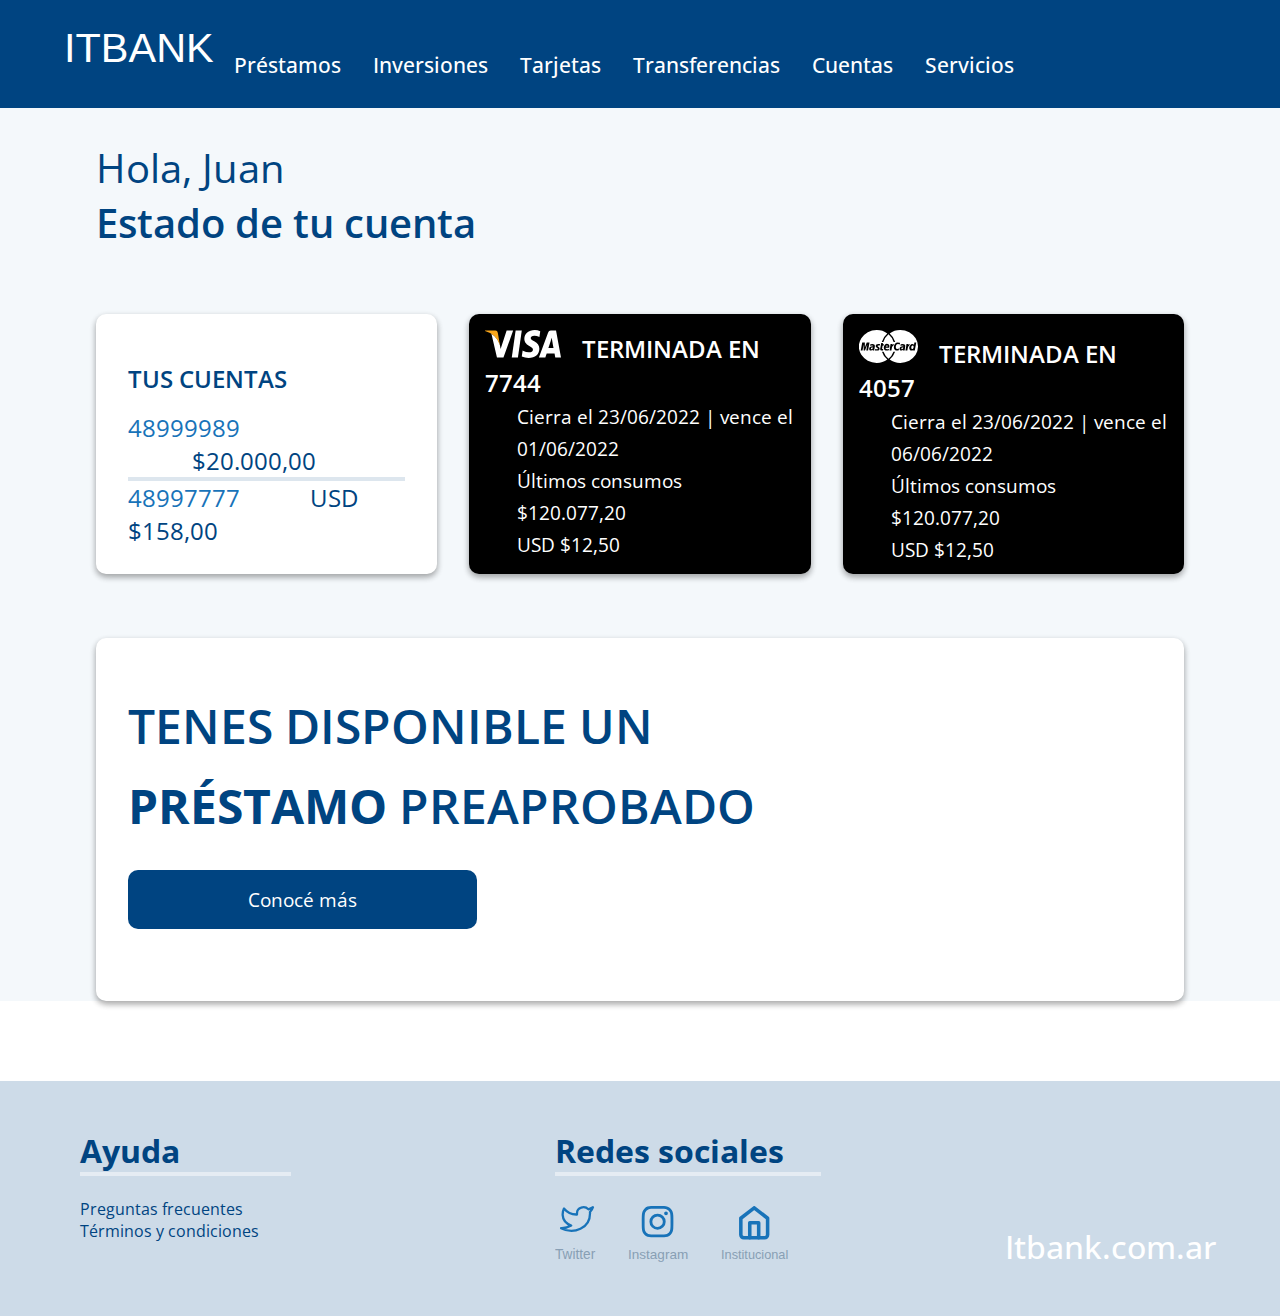
==== index.html @ b2596727 "verifico imagenes para git pages" ====
<!DOCTYPE html>
<html lang="en">

<head>
    <meta charset="UTF-8">
    <meta http-equiv="X-UA-Compatible" content="IE=edge">
    <meta name="viewport" content="width=device-width, initial-scale=1.0">

    <link rel="stylesheet" href="styles-index.css">
    <style>
        @import url("https://fonts.googleapis.com/css2?family=Open+Sans:wght@300;400;500;600;700;800&display=swap");
    </style>
     <link rel="shortcut icon" href="./images/LOGO-SMALL-BLUE-BACKGROUND.svg">
    <title>ITBANK</title>
</head>

<body>
    <!-- Header -->
    <header class="header">
        <div class="container">
            <nav class="nav">
                <div class="nav-logo">
                    <a href="index.html" title="logo"><img src="./images/logo-blanco-header.svg" class="nav-logo"
                            alt=""></a>
                </div>
                <div class="nav-menu">
                    <ul class="nav-menu__item">
                        <li><a href="#" class="nav-menu__link">Préstamos</a></li>
                        <li><a href="#" class="nav-menu__link">Inversiones</a></li>
                        <li><a href="#" class="nav-menu__link">Tarjetas</a></li>
                        <li><a href="#" class="nav-menu__link">Transferencias</a></li>
                        <li><a href="#" class="nav-menu__link">Cuentas</a></li>
                        <li><a href="#" class="nav-menu__link">Servicios</a></li>
                    </ul>
                </div>
            </nav>
        </div>
    </header>
    <!-- Main -->
    <main class="main">
        <p class="main-text">Hola, Juan</p>
        <p class="sub-main-text">Estado de tu cuenta</p>
        <section class="products">
            <div class="container">
                <div class="card-1">
                    <div class="card-text">
                        <h2 class="card-text__title">Tus cuentas</h2>
                        <span class="card-text__subs"> 48999989</span>

                        <span class="card-text__subs1"> $20.000,00</span>
                        <br />
                        <hr style="border-color: #DDE6EE;
                        border-style: solid;
            background-color: #DDE6EE;
            border-width: 2px;">
        
        
                        <span class="card-text__subs"> 48997777</span>

                        <span class="card-text__subs1"> USD $158,00</span>
                    </div>
                </div>
                <div class="card card-2">
                    <div class="card-text">
                        <img class="card-image" src="/images/visa-logo.svg" alt="Images" /> <span
                            class="card-text__title">Terminada en 7744</span>
                        <p class="card-text__subs">
                            Cierra el 23/06/2022 | vence el 01/06/2022
                        </p>
                        <p class="card-text__subs">Últimos consumos</p>
                        <p class="card-text__subs">$120.077,20</p>
                        <p class="card-text__subs">USD $12,50</p>
                    </div>
                </div>
                <div class="card card-3">
                    <div class="card-text">
                        <img class="card-image" src="/images/mastercard-logo.svg" alt="Images" />
                        <span class="card-text__title">Terminada en 4057</span>
                        <p class="card-text__subs">
                            Cierra el 23/06/2022 | vence el 06/06/2022
                        </p>
                        <p class="card-text__subs">Últimos consumos</p>
                        <p class="card-text__subs">$120.077,20</p>
                        <p class="card-text__subs">USD $12,50</p>
                    </div>
                </div>
            </div>
            <div class="card-4">
                <div class="card-text4">
                    <p>Tenes disponible un</p>
                    <span class="span4">préstamo</span>
                    <span>preaprobado</span>
                </div>
                <div>
                    <input class="card-submit" type="submit" value="Conocé más">
                </div>
            </div>
        </section>
    </main>
    <!-- FOOTER -->
    <footer class="footer">
        <div class="container">
            <div class="footer-menu">
                <p>Ayuda</p>
                <hr style="border-color: #E5ECF3;
                border-style: solid;
    background-color: #E5ECF3;
    border-width: 2px;">
                <br>

                <ul class="footer-menu__item">
                    <li><a href="#" class="footer-menu__link">Preguntas frecuentes</a></li>
                    <li><a href="#" class="footer-menu__link">Términos y condiciones</a></li>
            </div>
            <div class="footer-menu">
                <p>Redes sociales</p>
                <hr style="border-color: #E5ECF3;
                border-style: solid;
    background-color: #E5ECF3;
    border-width: 2px;">
                <br>

                <ul class="footer-menu__item2">
                    <li><a href="#"><img src="/images/twitter.svg" class="footer-menu__icon" alt="Icono de twitter"></a>
                    </li>
                    <li><a href="#"><img src="/images/instagram.svg" class="footer-menu__icon"
                                alt="Icono de Instagram"></a></li>
                    <li><a href="#"><img src="/images/institucional.svg" class="footer-menu__icon"
                                alt="Icon página web institucional"></a></li>

            </div>
            <div>
                <p class="footer-copy">Itbank.com.ar</p>
            </div>
        </div>
    </footer>
</body>

</html>
---- styles-index.css ----
* {
  margin: 0;
  padding: 0;
  box-sizing: border-box;
  text-decoration: none;
  list-style: none;
  font-family: 'Open Sans', sans-serif;;
}


.header .container {
  margin: 0 auto;
  width: 100%;
}

.header .nav {
  color:#FFFFFF;
  background-color: #004481;
  display: grid;
  grid-template-columns: repeat(3, 1fr);
  grid-gap: 2rem;
  align-items: center;
  padding: 1.2rem 0;
  margin: 0 auto;
}

.header .nav-logo {
 margin: 0 0rem 0rem 2rem;
 max-width: 150px;
}

.header .nav-menu{
  margin: 0 auto;
  display: flex;
  justify-content: center;
  padding-top: 2rem;
  padding-bottom: 10px;
}

.header .nav-menu__item {
  display: flex;
  justify-content: center;
}

.header .nav-menu__link {
  margin: 0 2rem 0 0;
  font-family: inherit;
  font-size: 1.3rem;
  font-weight: 500;
  color: #FFFFFF;
}

.main{
  background-color: #F4F8FB;
}

.main .main-text{
  color:#004481;
  font-size: 2.5rem;
  padding: 2rem 2rem 0rem 6rem;
}
.main .sub-main-text{
  color:#004481;
  font-size: 2.5rem;
  font-weight: 600;
  padding: 0rem 0rem 0rem 6rem;
}


.main .products {
  margin-top: 2rem;
  font-family: 'Open Sans', sans-serif;;
}

.main .products .container {
  display: grid;
  grid-template-columns: repeat(3, 1fr);
  grid-gap: 2rem;
  justify-content: center;
  align-items: center;
  padding: 2rem 6rem 2rem 6rem;
  width: auto;
  
}

.main .products .card-1 {
  padding: 2rem;
  background: #ffffff;
  color: #1873B9;
  font-size: 1.5rem;
  border-radius: 10px;
  box-shadow: 0 3px 6px rgba(0, 0, 0, 0.16), 0 3px 6px rgba(0, 0, 0, 0.23);
  height: 260px;
  width: auto;
  
}
.main .products .card {
  padding-left: 1rem;
  padding-right: 1rem;
  background: #000000;
  color: #ffffff;
  font-size: 1.2rem;
  line-height: 2rem;
  border-radius: 10px;
  box-shadow: 0 3px 6px rgba(0, 0, 0, 0.16), 0 3px 6px rgba(0, 0, 0, 0.23);
  height: 260px;
  width: auto;
}

.main .products .card-image {
padding-right: 1rem;
}

.main .products .card-image img {
  max-height: 10rem;
  height: 100%;
  width: auto;
}

.main .products .card-text {
  margin-top: 1rem;
}

.main .products .card-1 .card-text__title {
  font-size: 1.5rem;
  font-weight: 600;
  line-height: inherit;
  text-transform: uppercase;
  color: #004481;
  margin-bottom: 1rem;
}

.main .products .card-1 .card-text__subs1 {
  color: #004481;
  margin-left: 4rem;
}
.main .products .card .card-text__subs {
  padding-left: 2rem;
}

.main .products .card .card-text__title {
  font-size: 1.5rem;
  font-weight: 600;
  line-height: inherit;
  text-transform: uppercase;
  color: #ffffff;
  margin-bottom: 1rem;
  
}

  .card-4 {
  padding: 3rem 0rem;
  margin: 2rem 6rem 2rem 6rem;;
  background: #ffffff;
  color: #1873B9;
  font-size: 1.5rem;
  border-radius: 10px;
  box-shadow: 0 3px 6px rgba(0, 0, 0, 0.16), 0 3px 6px rgba(0, 0, 0, 0.23);
  height: auto;
  width: auto;
}

.card-4 .card-text4{
  font-size: 3rem;
  font-weight: 600;
  line-height: 5rem;
  padding-left: 2rem;
  text-transform: uppercase;
  color: #004481;
}

.card-4 .card-text4 .span4{
  font-weight: 700;
} 

.card-4 .card-submit{
  background-color: #004481;
  border: none;
  border-radius: 10px;
  color: white;
  font-size: 1.2rem;
  padding: 16px 120px;
  text-decoration: none;
  margin: 24px 32px;
  cursor: pointer;
} 


.footer {
  margin-top: 5rem;
  padding: 3rem 0;
  background: #CDDBE8;
  color: #ffffff;
}

.footer .container {
  display: flex;
  flex-direction: row;
  flex: 1;
  flex-basis: auto;
  justify-content: space-between;
  align-items: flex-start;
}

.footer .footer-menu{
  margin-left: 2rem;
  padding-left: 3rem;
  color: #004481;
}

.footer .footer-menu p{
  font-size: 2rem;
  font-weight: bold;
}


.footer-menu__item2{
  color: #004481;
  display: flex;
  flex-direction: row;
  flex: 1;
  flex-basis: auto;
}

.footer-menu__link {
  margin: 0.5rem 2rem 0 0;
  font-family: inherit;
  font-size: 1rem;
  color: #004481;
}

.footer-menu__icon {
  margin: 0.5rem 2rem 0 0;
  height: 3.5rem;
}

.footer-copy{
  font-size: 2rem;
  font-weight: 500;
  padding: 6rem 4rem 0rem 0rem;

}

  

@media only screen and (max-width: 600px) {
  .header .nav {
    display: grid;
    grid-template-columns: repeat(1, 1fr);
    align-items: center;
    margin: 0 auto;
    flex-direction: column;
    justify-content: center;
  }
  .header .nav-logo {
    margin: 0 auto;
    max-width: 200px;
    padding-bottom: 0;
   }

   .header .nav-menu{
    padding-top: 0;
    padding-bottom: 10px;
  }
  .header .nav-menu__link {
    margin: 0 0.7rem 0 0;
    font-family: inherit;
    font-size: 0.6rem;
    font-weight: 500;
    color: #FFFFFF;
  }

  .main .products .container{
    grid-template-columns: 1fr;
    justify-content: center;
    order: 2;
  }

  .main .main-text{
    font-size: 2rem;
    padding-left: 2rem;
  }

  .main .sub-main-text{
    font-size: 1.5rem;
    padding-left: 2rem;
  }


  .main .products .card-1 {
    padding: 2rem;
    font-size: 1rem;
    height: 280px;
    width: 320px
}

.main .products .card-1 .card-text__subs1 {
  display: table-cell; 
}

.main .products .card .card-text__title {
  font-size: 1rem;
}

.main .products .card .card-text__subs {
  font-size: 1rem;

}

.card-4 {
  padding: 2rem;
  height: auto;
  width: 320px;
  margin: 0 auto;
}

.card-4 .card-text4 {
  font-size: 1.5rem;
  line-height: 2rem;
  padding-left: 0;
  font-weight: 400;
  margin: 0 auto;
  padding-bottom: 10px;
}

.card-4 .card-submit{
  border-radius: 5x;
  font-size: 1.2rem;
  padding: 12px 50px;
  margin: 0 auto;
} 

  .footer .container {
    flex-direction: column;
    justify-content: center;
    align-items: center;
    text-align: center;
  }

  .footer .footer-menu{
    margin: 0 auto;
    padding-left: 0rem;

  }
  
  .footer .footer-menu p{
    padding-top: 20px;
    font-size: 1.5rem;
    font-weight: bold;
  }
  
  .footer-menu__item2{
    display: flex;
    flex-direction: row;
    flex: 1;
    flex-basis: auto;
  }
  
  .footer-menu__link {
    padding: 0.5rem 2rem 0 0;
    font-family: inherit;
    font-size: 1rem;
  }
  
  .footer-menu__icon {
    margin: 0 auto;
    padding: 0.5rem 2rem 0 0;
    height: 3.5rem;
  }

}
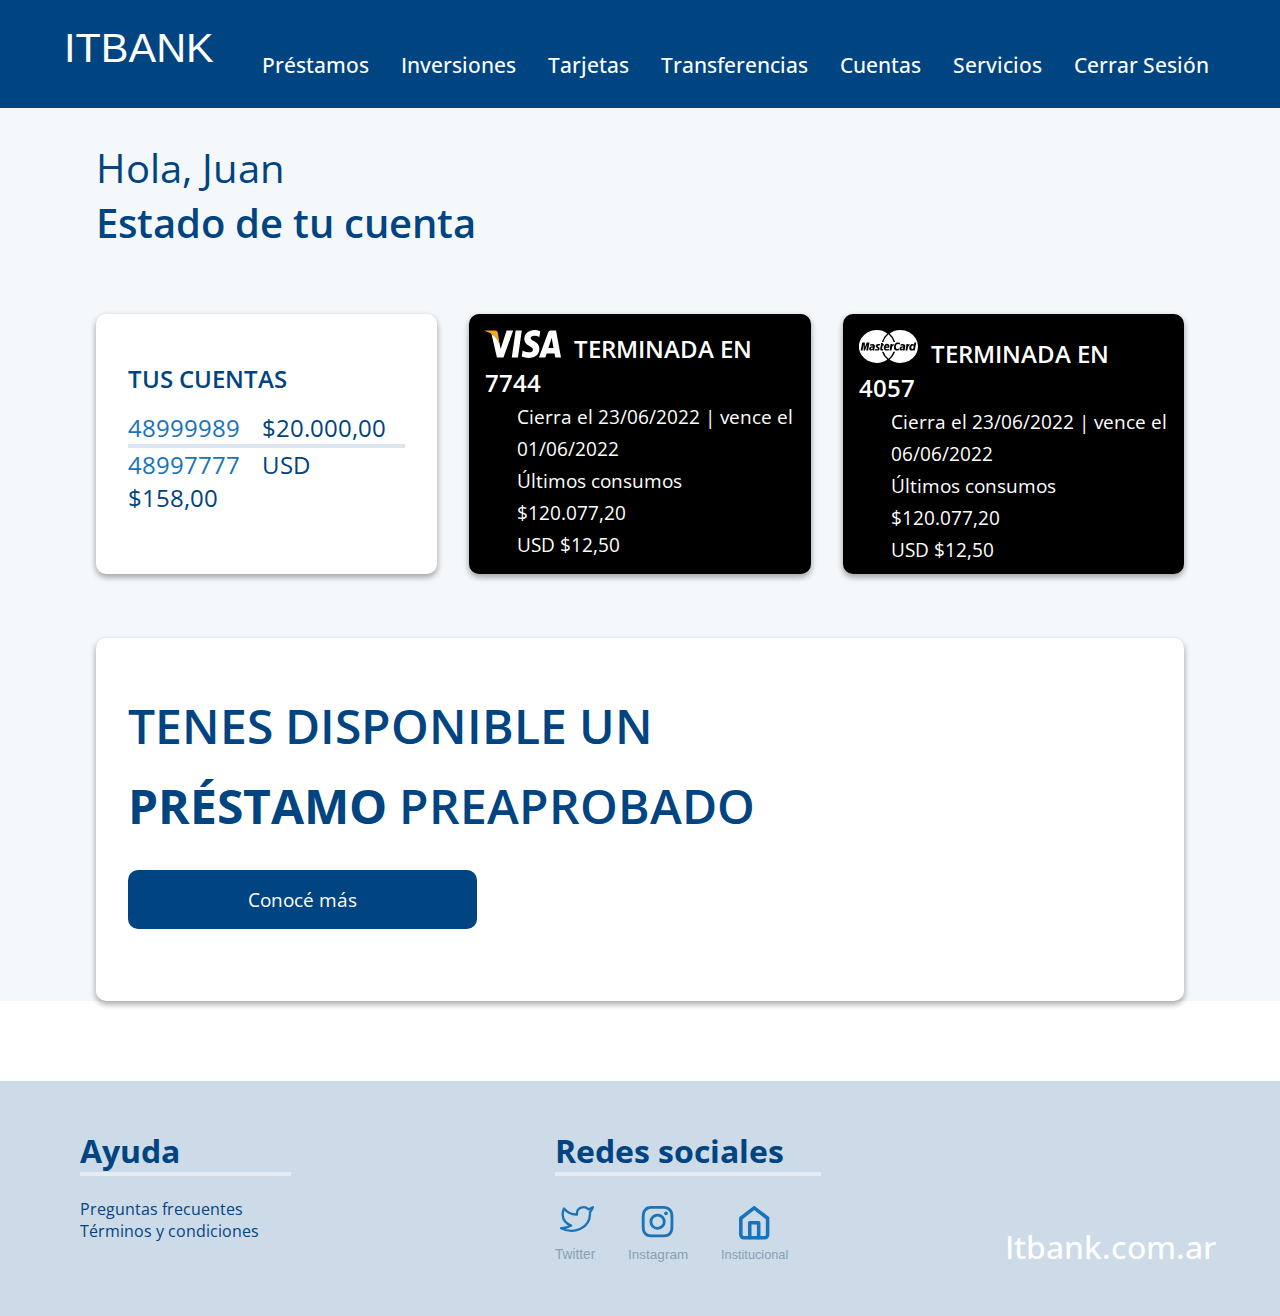
==== commit 0ff11696: "arreglo de login y registro responsive/boton cerrar sesion en el index" ====
--- a/index.html
+++ b/index.html
@@ -31,6 +31,7 @@
                         <li><a href="#" class="nav-menu__link">Transferencias</a></li>
                         <li><a href="#" class="nav-menu__link">Cuentas</a></li>
                         <li><a href="#" class="nav-menu__link">Servicios</a></li>
+                        <li><a href="login.html" class="nav-menu__link">Cerrar Sesión</a></li>
                     </ul>
                 </div>
             </nav>
@@ -49,11 +50,8 @@
 
                         <span class="card-text__subs1"> $20.000,00</span>
                         <br />
-                        <hr style="border-color: #DDE6EE;
-                        border-style: solid;
-            background-color: #DDE6EE;
-            border-width: 2px;">
-        
+                        <hr style="border-color: #DDE6EE; border-style: solid;
+                        background-color: #DDE6EE; border-width: 2px;">
         
                         <span class="card-text__subs"> 48997777</span>
 
@@ -62,7 +60,7 @@
                 </div>
                 <div class="card card-2">
                     <div class="card-text">
-                        <img class="card-image" src="/images/visa-logo.svg" alt="Images" /> <span
+                        <img class="card-image" src="./images/visa-logo.svg" alt="Images" /> <span
                             class="card-text__title">Terminada en 7744</span>
                         <p class="card-text__subs">
                             Cierra el 23/06/2022 | vence el 01/06/2022
@@ -74,7 +72,7 @@
                 </div>
                 <div class="card card-3">
                     <div class="card-text">
-                        <img class="card-image" src="/images/mastercard-logo.svg" alt="Images" />
+                        <img class="card-image" src="./images/mastercard-logo.svg" alt="Images" />
                         <span class="card-text__title">Terminada en 4057</span>
                         <p class="card-text__subs">
                             Cierra el 23/06/2022 | vence el 06/06/2022
@@ -104,8 +102,8 @@
                 <p>Ayuda</p>
                 <hr style="border-color: #E5ECF3;
                 border-style: solid;
-    background-color: #E5ECF3;
-    border-width: 2px;">
+                background-color: #E5ECF3;
+                border-width: 2px;">
                 <br>
 
                 <ul class="footer-menu__item">
@@ -116,16 +114,16 @@
                 <p>Redes sociales</p>
                 <hr style="border-color: #E5ECF3;
                 border-style: solid;
-    background-color: #E5ECF3;
-    border-width: 2px;">
+                background-color: #E5ECF3;
+                border-width: 2px;">
                 <br>
 
                 <ul class="footer-menu__item2">
-                    <li><a href="#"><img src="/images/twitter.svg" class="footer-menu__icon" alt="Icono de twitter"></a>
+                    <li><a href="#"><img src="./images/twitter.svg" class="footer-menu__icon" alt="Icono de twitter"></a>
                     </li>
-                    <li><a href="#"><img src="/images/instagram.svg" class="footer-menu__icon"
+                    <li><a href="#"><img src="./images/instagram.svg" class="footer-menu__icon"
                                 alt="Icono de Instagram"></a></li>
-                    <li><a href="#"><img src="/images/institucional.svg" class="footer-menu__icon"
+                    <li><a href="#"><img src="./images/institucional.svg" class="footer-menu__icon"
                                 alt="Icon página web institucional"></a></li>
 
             </div>
--- a/styles-index.css
+++ b/styles-index.css
@@ -35,11 +35,13 @@
   justify-content: center;
   padding-top: 2rem;
   padding-bottom: 10px;
+  padding-left: 3rem;
 }
 
 .header .nav-menu__item {
   display: flex;
   justify-content: center;
+  width: max-content;
 }
 
 .header .nav-menu__link {
@@ -108,7 +110,7 @@
 }
 
 .main .products .card-image {
-padding-right: 1rem;
+padding-right: 0.5rem;
 }
 
 .main .products .card-image img {
@@ -132,7 +134,7 @@
 
 .main .products .card-1 .card-text__subs1 {
   color: #004481;
-  margin-left: 4rem;
+  margin-left: 1rem;
 }
 .main .products .card .card-text__subs {
   padding-left: 2rem;
@@ -261,6 +263,7 @@
    .header .nav-menu{
     padding-top: 0;
     padding-bottom: 10px;
+    
   }
   .header .nav-menu__link {
     margin: 0 0.7rem 0 0;
@@ -340,7 +343,6 @@
   .footer .footer-menu{
     margin: 0 auto;
     padding-left: 0rem;
-
   }
   
   .footer .footer-menu p{
@@ -368,6 +370,13 @@
     height: 3.5rem;
   }
 
+  .footer-copy{
+    font-size: 2rem;
+    font-weight: 500;
+    padding: 6rem 0rem 0rem 0rem;
+  
+  }
+
 }
  
 
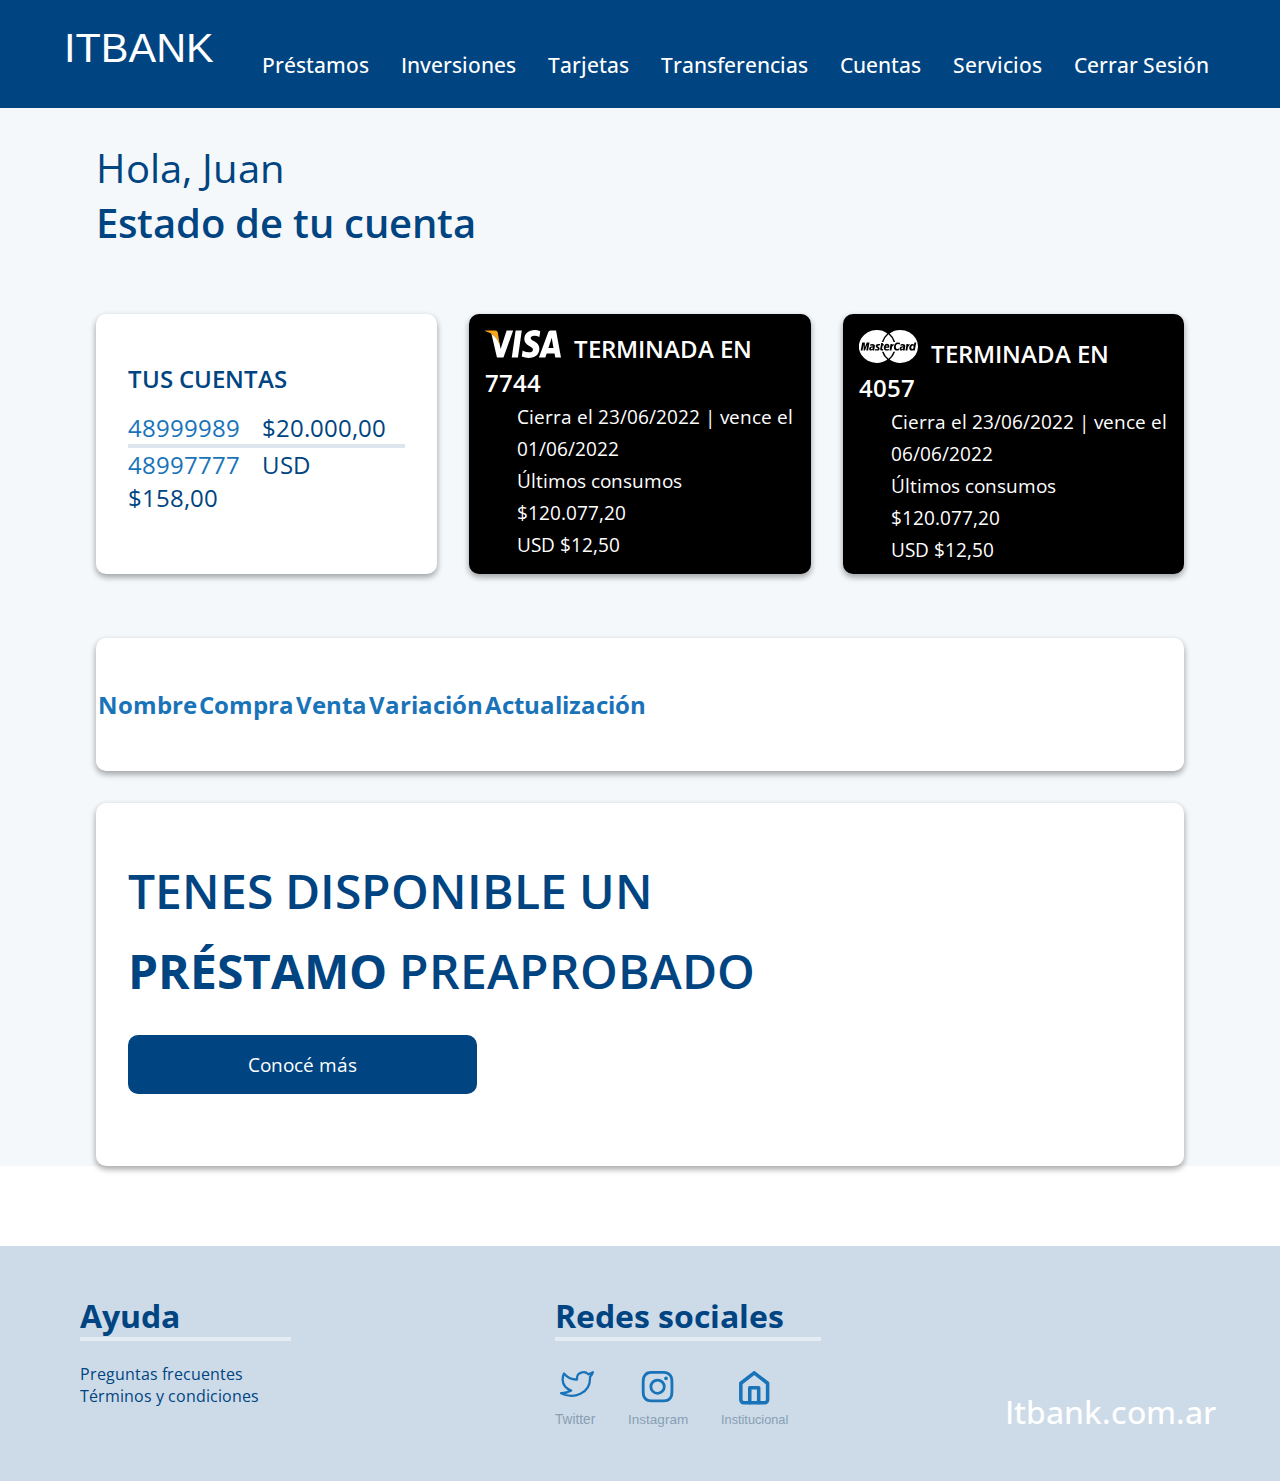
==== commit c000a442: "agregado de cotizaciones" ====
--- a/index.html
+++ b/index.html
@@ -10,15 +10,21 @@
     <style>
         @import url("https://fonts.googleapis.com/css2?family=Open+Sans:wght@300;400;500;600;700;800&display=swap");
     </style>
-     <link rel="shortcut icon" href="./images/LOGO-SMALL-BLUE-BACKGROUND.svg">
+    <link href="https://cdn.jsdelivr.net/npm/bootstrap@5.2.0-beta1/dist/css/bootstrap.min.css" rel="stylesheet" integrity="sha384-0evHe/X+R7YkIZDRvuzKMRqM+OrBnVFBL6DOitfPri4tjfHxaWutUpFmBp4vmVor" crossorigin="anonymous">
+    <link rel="shortcut icon" href="./images/LOGO-SMALL-BLUE-BACKGROUND.svg">
     <title>ITBANK</title>
 </head>
 
 <body>
     <!-- Header -->
     <header class="header">
-        <div class="container">
+        <div class="container-fluid">
             <nav class="nav">
+                <!-- clases necesarias. Y agregar navbar-collapse -->
+                <!-- navbar navbar-expand-lg bg-primary -->
+                <!-- <button class="navbar-toggler" type="button" data-bs-toggle="collapse" data-bs-target="#navbarTogglerDemo01" aria-controls="navbarTogglerDemo01" aria-expanded="false" aria-label="Toggle navigation">
+                    <span class="navbar-toggler-icon"></span>
+                </button> -->
                 <div class="nav-logo">
                     <a href="index.html" title="logo"><img src="./images/logo-blanco-header.svg" class="nav-logo"
                             alt=""></a>
@@ -83,6 +89,22 @@
                     </div>
                 </div>
             </div>
+            <div class = "card-4 table-responsive">
+                <table class="table table-striped table-hover">
+                    <thead class = "table-primary">
+                        <tr>
+                            <th scope="col">Nombre</th>
+                            <th scope="col">Compra</th>
+                            <th scope="col">Venta</th>
+                            <th scope="col">Variación</th>
+                            <th scope="col">Actualización</th>
+                        </tr>
+                    </thead>
+                    <tbody class = "cotizacion">
+                        <!-- aca se agregan cosas -->
+                    </tbody>
+                </table>
+            </div>
             <div class="card-4">
                 <div class="card-text4">
                     <p>Tenes disponible un</p>
@@ -132,6 +154,8 @@
             </div>
         </div>
     </footer>
+    <script src = "app-index.js"></script>
+    <script src="https://cdn.jsdelivr.net/npm/bootstrap@5.2.0-beta1/dist/js/bootstrap.bundle.min.js" integrity="sha384-pprn3073KE6tl6bjs2QrFaJGz5/SUsLqktiwsUTF55Jfv3qYSDhgCecCxMW52nD2" crossorigin="anonymous"></script>
 </body>
 
 </html>--- a/styles-index.css
+++ b/styles-index.css
@@ -376,8 +376,6 @@
     padding: 6rem 0rem 0rem 0rem;
   
   }
-
-}
- 
-
-
+}
+
+
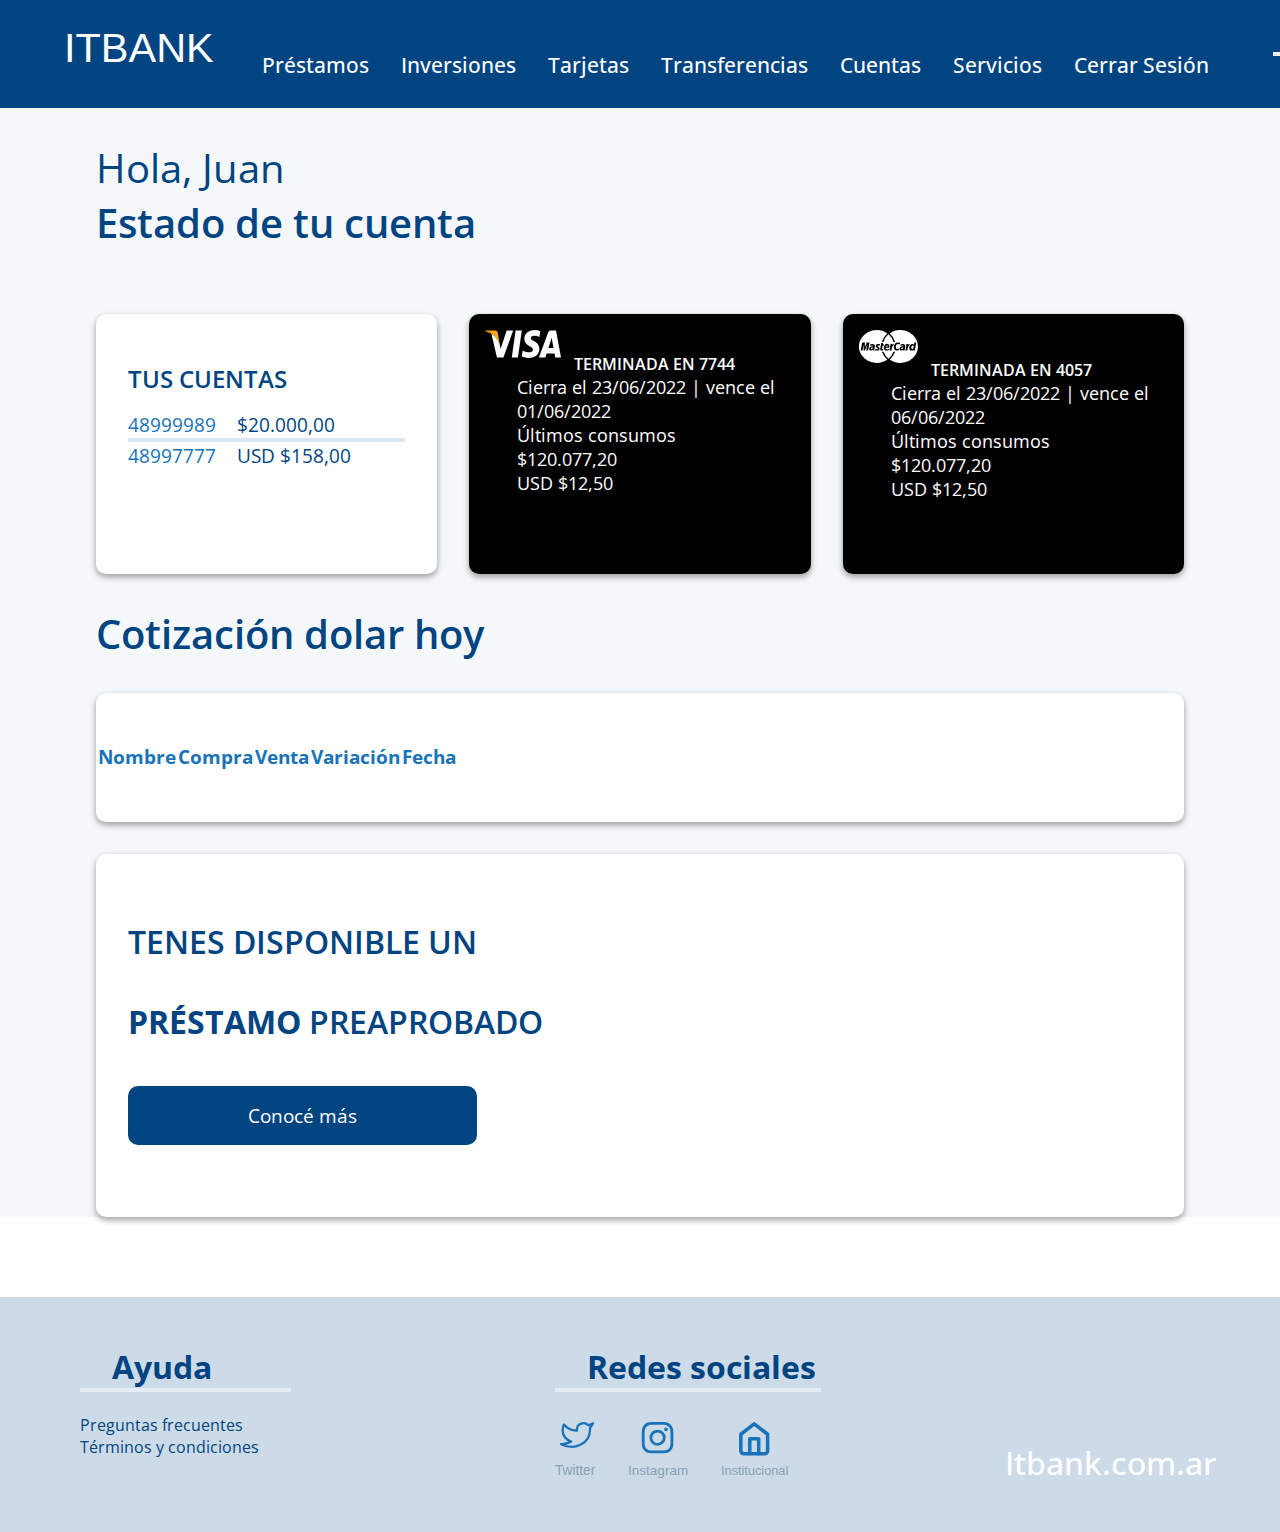
==== commit 1bcb8e00: "arreglo detalles en tabla de cotizacion" ====
--- a/index.html
+++ b/index.html
@@ -18,16 +18,13 @@
 <body>
     <!-- Header -->
     <header class="header">
-        <div class="container-fluid">
+        <div>
             <nav class="nav">
                 <!-- clases necesarias. Y agregar navbar-collapse -->
                 <!-- navbar navbar-expand-lg bg-primary -->
-                <!-- <button class="navbar-toggler" type="button" data-bs-toggle="collapse" data-bs-target="#navbarTogglerDemo01" aria-controls="navbarTogglerDemo01" aria-expanded="false" aria-label="Toggle navigation">
-                    <span class="navbar-toggler-icon"></span>
-                </button> -->
                 <div class="nav-logo">
                     <a href="index.html" title="logo"><img src="./images/logo-blanco-header.svg" class="nav-logo"
-                            alt=""></a>
+                        alt=""></a>
                 </div>
                 <div class="nav-menu">
                     <ul class="nav-menu__item">
@@ -40,6 +37,9 @@
                         <li><a href="login.html" class="nav-menu__link">Cerrar Sesión</a></li>
                     </ul>
                 </div>
+                <button class="navbar-toggler collapse" type="button" data-bs-toggle="collapse" data-bs-target="#navbarTogglerDemo01" aria-controls="navbarTogglerDemo01" aria-expanded="false" aria-label="Toggle navigation">
+                    <span class="navbar-toggler-icon"></span>
+                </button>
             </nav>
         </div>
     </header>
@@ -89,24 +89,31 @@
                     </div>
                 </div>
             </div>
+            <p class="sub-main-text">Cotización dolar hoy</p>
             <div class = "card-4 table-responsive">
-                <table class="table table-striped table-hover">
+                <table class="table table-hover" style="font-size: 1.2rem;">
                     <thead class = "table-primary">
                         <tr>
                             <th scope="col">Nombre</th>
                             <th scope="col">Compra</th>
                             <th scope="col">Venta</th>
                             <th scope="col">Variación</th>
-                            <th scope="col">Actualización</th>
+                            <th scope="col">Fecha</th>
                         </tr>
                     </thead>
-                    <tbody class = "cotizacion">
-                        <!-- aca se agregan cosas -->
+                    <tbody class="cotizacion">
+                        <tr>
+                            <td id="nombre"></td>
+                            <td id="compra"></td>
+                            <td id="venta"></td>
+                            <td id="variacion"></td>
+                            <td id="fecha"></td>
+                        </tr>
                     </tbody>
                 </table>
             </div>
             <div class="card-4">
-                <div class="card-text4">
+                <div class="card-text4" style="font-size: 2rem;">
                     <p>Tenes disponible un</p>
                     <span class="span4">préstamo</span>
                     <span>preaprobado</span>
--- a/styles-index.css
+++ b/styles-index.css
@@ -5,12 +5,6 @@
   text-decoration: none;
   list-style: none;
   font-family: 'Open Sans', sans-serif;;
-}
-
-
-.header .container {
-  margin: 0 auto;
-  width: 100%;
 }
 
 .header .nav {
@@ -89,7 +83,7 @@
   padding: 2rem;
   background: #ffffff;
   color: #1873B9;
-  font-size: 1.5rem;
+  font-size: 1.2rem;
   border-radius: 10px;
   box-shadow: 0 3px 6px rgba(0, 0, 0, 0.16), 0 3px 6px rgba(0, 0, 0, 0.23);
   height: 260px;
@@ -101,8 +95,7 @@
   padding-right: 1rem;
   background: #000000;
   color: #ffffff;
-  font-size: 1.2rem;
-  line-height: 2rem;
+  font-size: 1.1rem;
   border-radius: 10px;
   box-shadow: 0 3px 6px rgba(0, 0, 0, 0.16), 0 3px 6px rgba(0, 0, 0, 0.23);
   height: 260px;
@@ -110,7 +103,8 @@
 }
 
 .main .products .card-image {
-padding-right: 0.5rem;
+  padding-right: 0.5rem;
+  padding-bottom: 0.8rem;
 }
 
 .main .products .card-image img {
@@ -141,7 +135,7 @@
 }
 
 .main .products .card .card-text__title {
-  font-size: 1.5rem;
+  font-size: 1rem;
   font-weight: 600;
   line-height: inherit;
   text-transform: uppercase;
@@ -150,7 +144,7 @@
   
 }
 
-  .card-4 {
+.card-4 {
   padding: 3rem 0rem;
   margin: 2rem 6rem 2rem 6rem;;
   background: #ffffff;
@@ -187,6 +181,13 @@
   cursor: pointer;
 } 
 
+.varia-red {
+  color: red;
+}
+
+.varia-green {
+  color: green;
+}
 
 .footer {
   margin-top: 5rem;
@@ -213,6 +214,7 @@
 .footer .footer-menu p{
   font-size: 2rem;
   font-weight: bold;
+      padding-left: 2rem;
 }
 
 
@@ -376,6 +378,7 @@
     padding: 6rem 0rem 0rem 0rem;
   
   }
-}
-
-
+  /* agregar clases para colores de variacion / cotizacion */
+}
+
+
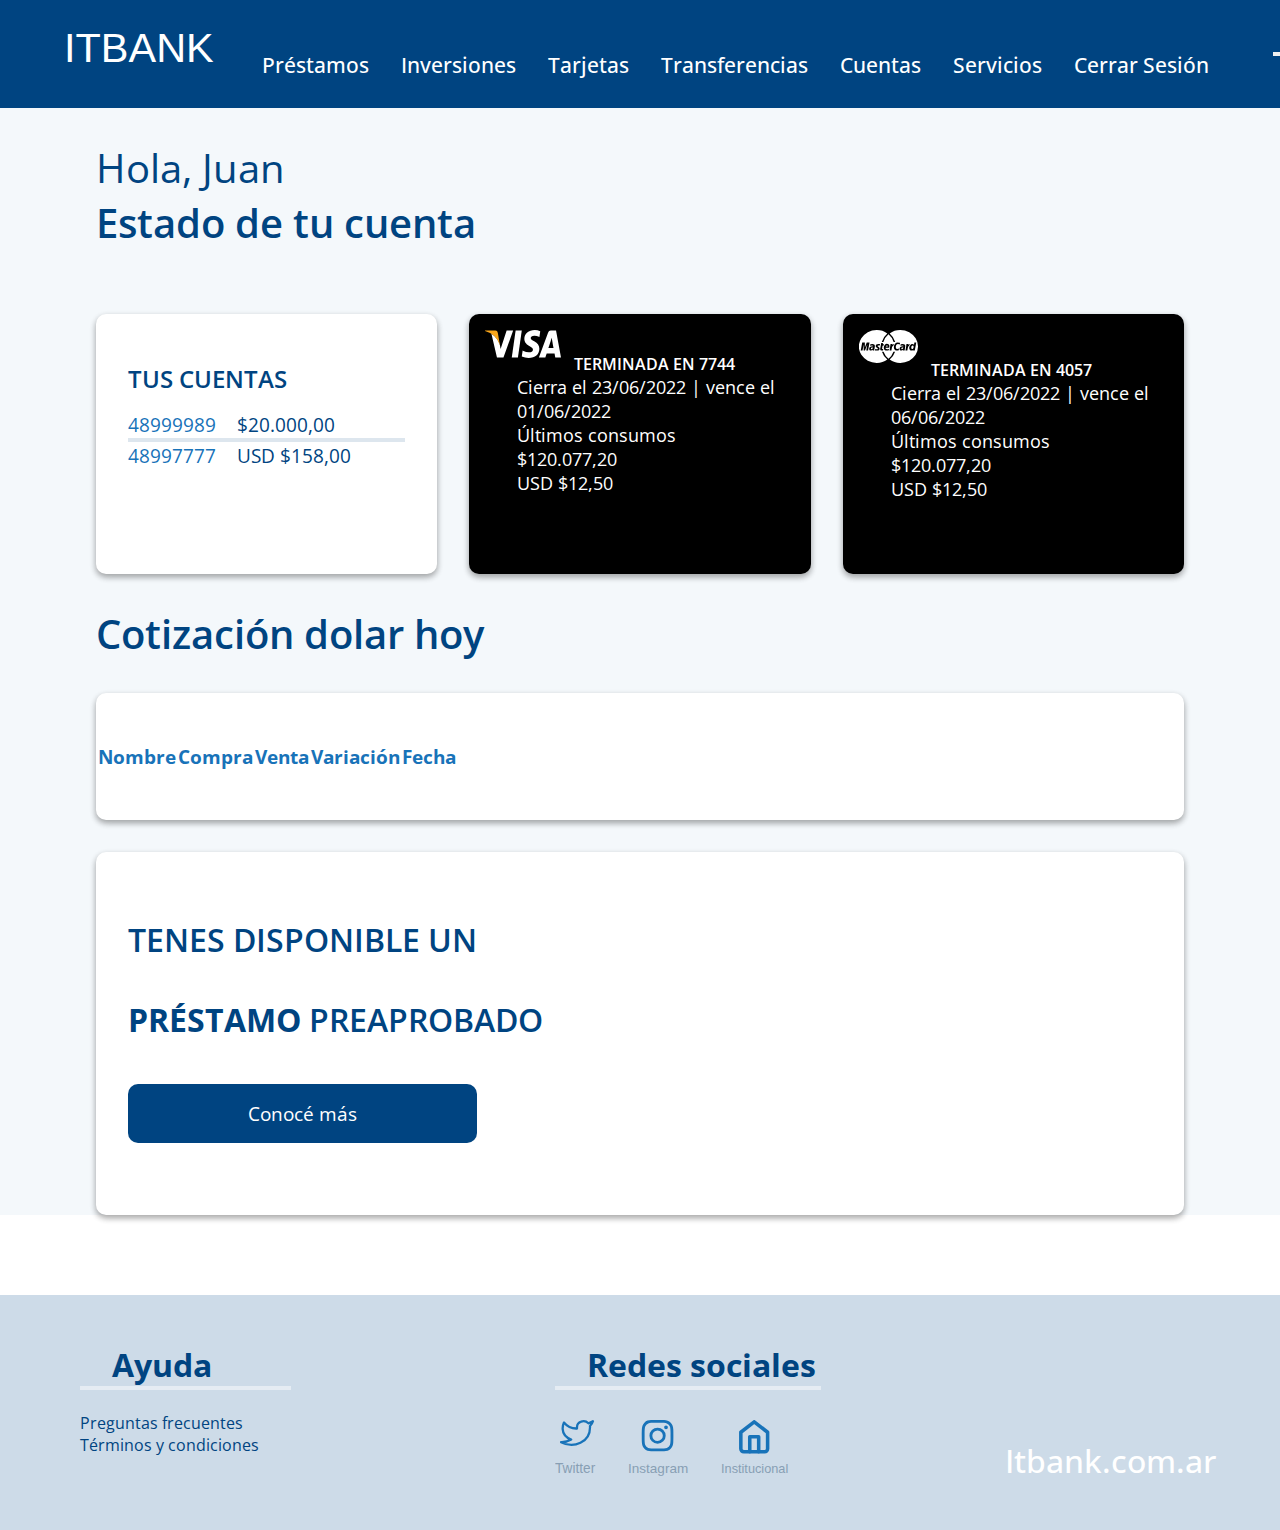
==== commit 9fca46a3: "arreglo tabla de cotizacion" ====
--- a/index.html
+++ b/index.html
@@ -102,13 +102,7 @@
                         </tr>
                     </thead>
                     <tbody class="cotizacion">
-                        <tr>
-                            <td id="nombre"></td>
-                            <td id="compra"></td>
-                            <td id="venta"></td>
-                            <td id="variacion"></td>
-                            <td id="fecha"></td>
-                        </tr>
+                        
                     </tbody>
                 </table>
             </div>
--- a/styles-index.css
+++ b/styles-index.css
@@ -181,14 +181,6 @@
   cursor: pointer;
 } 
 
-.varia-red {
-  color: red;
-}
-
-.varia-green {
-  color: green;
-}
-
 .footer {
   margin-top: 5rem;
   padding: 3rem 0;
